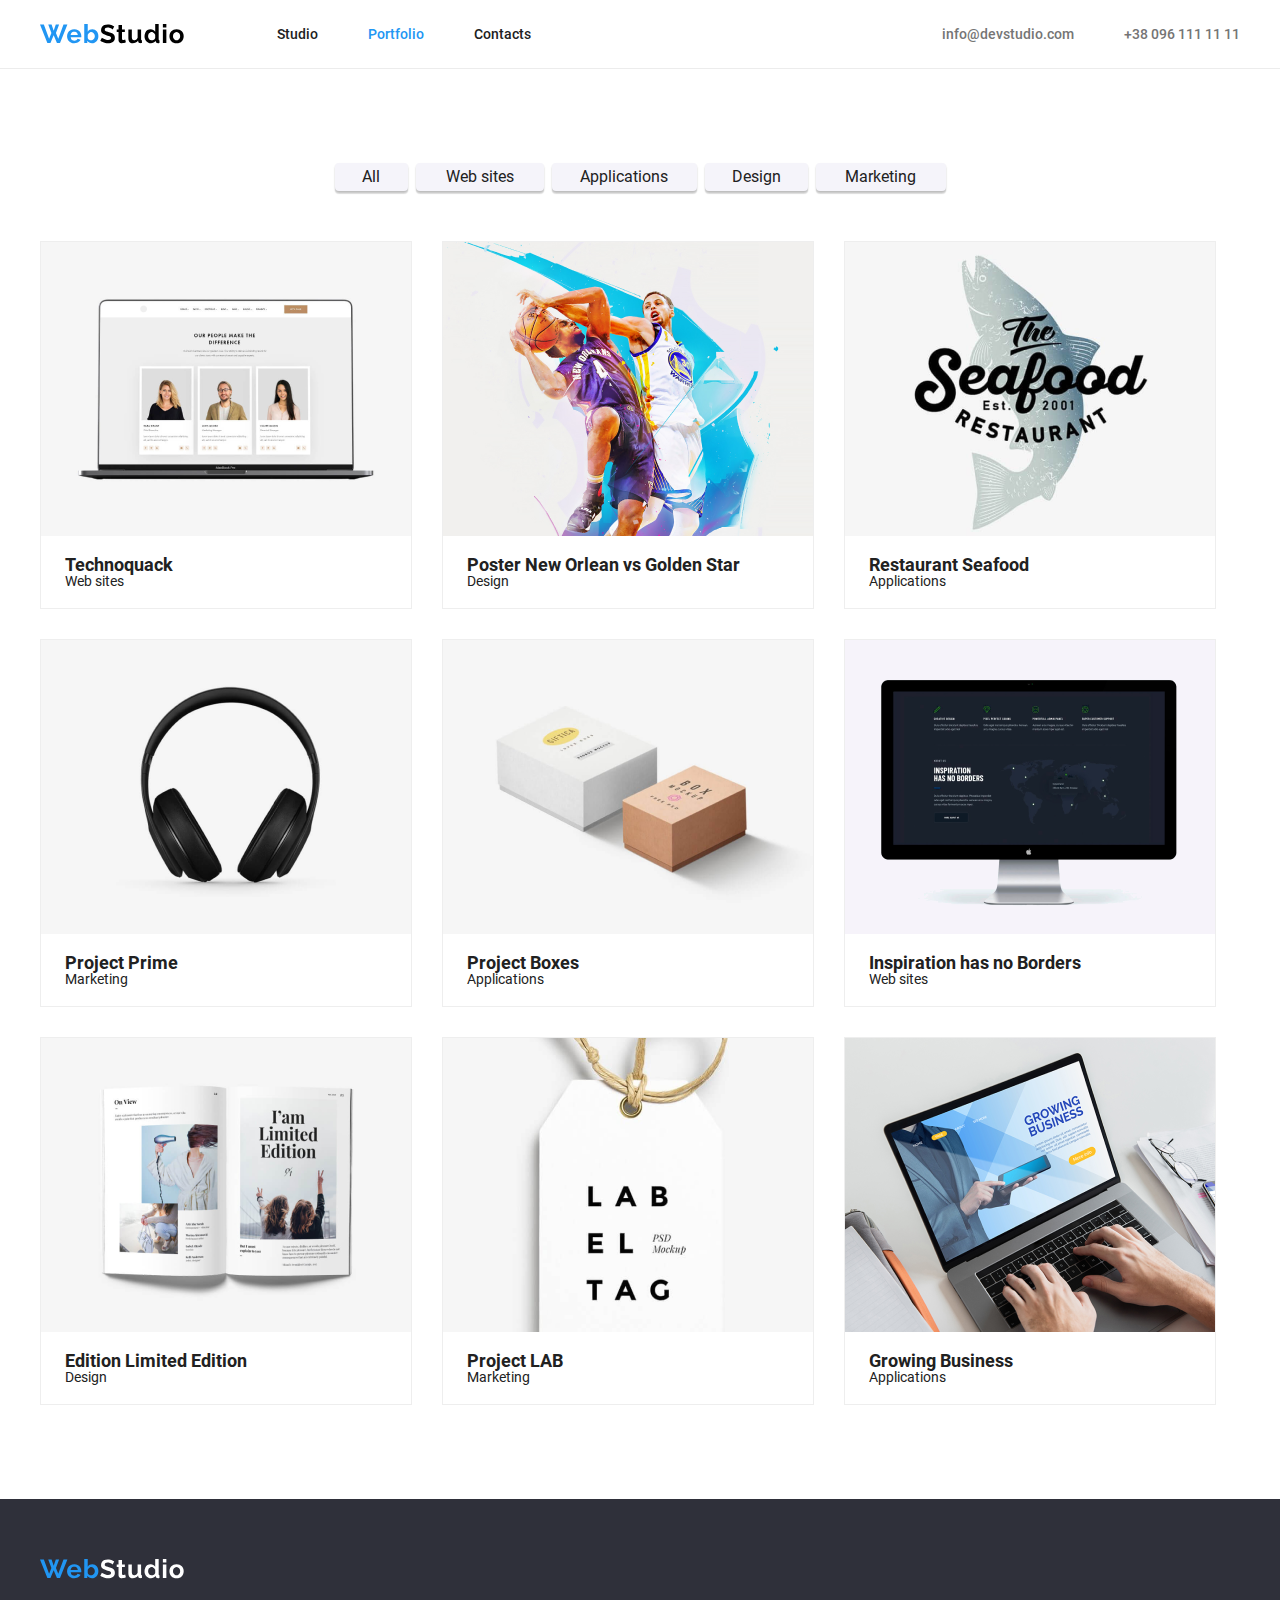
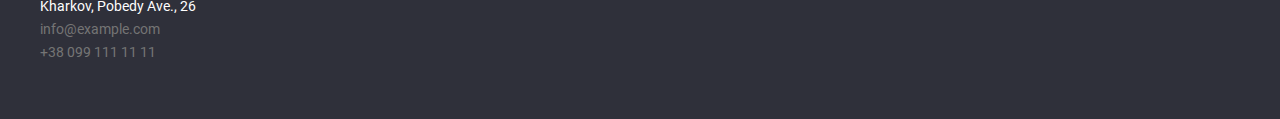
==== portfolio.html @ 5b9994b2 "first commit" ====
<!DOCTYPE html>
<html lang="en">

<head>
	<meta charset="UTF-8">
	<link rel="stylesheet" href="css/styles.css">
	<title>Portfolio</title>
</head>

<body>
	<header class="header">
		<div class="container header-container">
			<a class="header-logo" href="#">
				<img src="img/webstudio-dark.svg" alt="webstudio" width="144" height="20">
			</a>
			<ul class="header-menu">
				<li class="header-menu-item">
					<a href="index.html">Studio</a>
				</li>
				<li class="header-menu-item">
					<a class="active" href="#">Portfolio</a>
				</li>
				<li class="header-menu-item">
					<a href="#footer">Contacts</a>
				</li>
			</ul>

			<ul class="header-menu-right">
				<li class="header-menu-right-item">
					<a href="mailto:info@devstudio.com">info@devstudio.com</a>
				</li>
				<li class="header-menu-right-item">
					<a href="tel:+380961111111">+38 096 111 11 11</a>
				</li>
			</ul>
		</div>
	</header>

	<main>
		<section class="menu-portfolio">
			<ul class="container menu-portfolio-li">
				<li style="width: 73px">
					<a href="#">All</a>
				</li>
				<li style="width: 128px;">
					<a href="#">Web sites</a>
				</li>
				<li style="width: 145px;">
					<a href="#">Applications</a>
				</li>
				<li style="width: 103px;">
					<a href="#">Design</a>
				</li>
				<li style="width: 130px;">
					<a href="#">Marketing</a>
				</li>
			</ul>
		</section>
		<section class="container">
		<div class="pfp">
			<div>
				<img src="img/pf-1.png" alt="image" width="370px" height="294px">
				<h2>Technoquack</h2>
				<p>Web sites</p>
			</div>
			<div>
				<img src="img/pf-2.png" alt="image" width="370px" height="294px">
				<h2>Poster New Orlean vs Golden Star</h2>
				<p>Design</p>
			</div>
			<div>
				<img src="img/pf-3.png" alt="image" width="370px" height="294px">
				<h2>Restaurant Seafood</h2>
				<p>Applications</p>
			</div>
			<div>
				<img src="img/pf-4.png" alt="image" width="370px" height="294px">
				<h2>Project Prime</h2>
				<p>Marketing</p>
			</div>
			<div>
				<img src="img/pf-5.png" alt="image" width="370px" height="294px">
				<h2>Project Boxes</h2>
				<p>Applications</p>
			</div>
			<div>
				<img src="img/pf-6.png" alt="image" width="370px" height="294px">
				<h2>Inspiration has no Borders</h2>
				<p>Web sites</p>
			</div>
			<div>
				<img src="img/pf-7.png" alt="image" width="370px" height="294px">
				<h2>Edition Limited Edition</h2>
				<p>Design</p>
			</div>
			<div>
				<img src="img/pf-8.png" alt="image" width="370px" height="294px">
				<h2>Project LAB</h2>
				<p>Marketing</p>
			</div>
			<div>
				<img src="img/pf-9.png" alt="image" width="370px" height="294px">
				<h2>Growing Business</h2>
				<p>Applications</p>
			</div>
		</div>
		</section>
	</main>

	<footer class="footer" id="footer">
		<div class="container">
			<a class="footer-logo" href="#">
				<img src="img/webstudio-white.svg" alt="webstudio" width="144" height="20">
			</a>
			<nav class="footer-menu">
				<p class="footer-menu-desc">Kharkov, Pobedy Ave., 26</p>
				<a class="footer-menu-item" href="mailto:info@example.com">info@example.com</a>
				<a class="footer-menu-item" href="tel:+380991111111">+38 099 111 11 11</a>
			</nav>
		</div>
	</footer>
</body>

</html>
---- css/styles.css ----
@import url('reset.css');

@font-face {
	font-family: 'Roboto';
	src: url('../fonts/Roboto-Regular.woff2') format('woff2'),
		url('../fonts/Roboto-Regular.woff') format('woff');
	font-weight: 400;
	font-style: normal;
	font-display: swap;
}

@font-face {
	font-family: 'Roboto';
	src: url('../fonts/Roboto-Medium.woff2') format('woff2'),
		url('../fonts/Roboto-Medium.woff') format('woff');
	font-weight: 500;
	font-style: normal;
	font-display: swap;
}

@font-face {
	font-family: 'Roboto';
	src: url('../fonts/Roboto-Bold.woff2') format('woff2'),
		url('../fonts/Roboto-Bold.woff') format('woff');
	font-weight: 700;
	font-style: normal;
	font-display: swap;
}

@font-face {
	font-family: 'Roboto';
	src: url('../fonts/Roboto-Black.woff2') format('woff2'),
		url('../fonts/Roboto-Black.woff') format('woff');
	font-weight: 900;
	font-style: normal;
	font-display: swap;
}

body {
	font-family: "Roboto";
	color: #212121;
	font-weight: 400;
	font-size: 14px;
}

.container {
	max-width: 1200px;
	padding: 0 15px;
	margin: 0 auto;
}

/* HEADER */
.header {
	padding: 24px 0;
	font-weight: 500;
	border-bottom: 1px solid #ECECEC;
}

.header-container {
	display: flex;
	align-items: center;
	justify-content: space-between;
}

.header-logo {
	margin-right: 93px;
}

.header-menu {
	display: flex;
	gap: 50px;
}

/*.header-menu-item {}*/

.header-menu-item a {
	color: inherit;
	text-decoration: none;
}

.header-menu-item a.active {
	color: #2196F3;
}

.header-menu-item:hover a {
	color: #2196F3;
}

.header-menu-right {
	display: flex;
	gap: 50px;
	margin-left: auto;
}

/*.header-menu-right-item {}*/

.header-menu-right-item a {
	color: #757575;
	text-decoration: none;
}

.header-menu-right-item:hover a {
	color: #2196F3;
}

/* HERO */

.hero {
	height: 600px;
	background: #2F303A;
	display: flex;
	align-items: center;
	text-align: center;
}

.hero-title {
	font-size: 44px;
	text-transform: uppercase;
	font-weight: 900;
	max-width: 700px;
	margin: 0 auto;
	color: #fff;
	margin-bottom: 30px;
	letter-spacing: 5px;
}

.hero-butoon {
	background: #2196F3;
	color: #fff;
	text-decoration: none;
	cursor: pointer;
	font-weight: 700;
	font-size: 16px;
	padding: 16px 46px 15px;
	border-radius: 4px;
	letter-spacing: 0.96px;
	display: inline-block;
}

.hero-butoon:hover {
	background: #1385e2;
}

/* ABOUT */
.about {
	padding: 94px 0 0;
}

.about-cards {
	display: flex;
	gap: 30px;
}

.about-card {
	flex: 1 1 25%;
}

.about-title {
	margin: 0 0 10px;
	text-transform: uppercase;
	font-weight: 700;
}

.about-desc {
	color: #757575;
	text-align: justify;
}

/* DO */

.do {
	padding: 94px 0;
}

.do-title {
	font-weight: 700;
	font-size: 36px;
	margin: 0 0 50px;
	text-align: center;
}

.do-cards {
	display: flex;
	gap: 30px;
}

.do-card {
	flex: 1 1 28%;
	/* width: 33.3333%*/
	/* flex-grow: 1; */
	/* flex-shrink: 1; */
	/* flex-basis: 300px; */
	height: 294px;
}

.do-card img {
	width: 100%;
	height: 100%;
	object-fit: cover;
}

/* FOOTER */

.footer {
	padding: 60px 0;
	background: #2F303A;
	color: #fff;
}

.footer-logo {
	display: inline-block;
	margin-bottom: 20px;
}

.footer-menu {
	display: flex;
	flex-flow: column;
	gap: 9px;
}

.footer-menu-desc {
	color: #fff;
}

.footer-menu-item {
	color: #757575;
	text-decoration: none;
	align-self: flex-start;
}

.footer-menu-item:hover {
	color: #1385e2;
}
	/* PP*/
.pp-cards{
	display: flex;
	gap: 30px;
	padding-bottom: 94px;

}
.pp-title{
	font-weight: 700;
	font-size: 36px;
	margin: 0 0 50px;
	text-align: center;
}
.pp-card{
	flex: 1 1 25%;
	text-align: center;
	box-shadow: 0px 1px 3px 0px rgba(0, 0, 0, 0.12), 0px 1px 1px 0px rgba(0, 0, 0, 0.14), 0px 2px 1px 0px rgba(0, 0, 0, 0.20);
	border-radius: 4px;
	background: #fff;

}
.pp-name{
	color: #212121;
	font-weight: 500;
	font-size: 16px;
	padding: 30px 0 10px 0;
}
.pp-par{
	color: #757575;
	font-weight: 400;
	font-size: 16px;
	padding-bottom: 30px;
}
.container-bg{
	background-color: #F5F4FA;
	padding-top: 94px;
}

/* portfolio main */

.menu-portfolio-li{
	display: flex;
	align-items: center;
	justify-content: center;
	margin-top: 94px;
	margin-bottom: 50px;
	gap: 8px;
}

.menu-portfolio a{
	text-decoration: none;
	color: #212121;
	font-size: 16px;
}

.menu-portfolio li{
	background: #F5F4FA;
	padding: 6px 0;
	border-radius: 4px;
	box-shadow: 0px 3px 1px 0px rgba(0, 0, 0, 0.10), 0px 1px 2px 0px rgba(0, 0, 0, 0.08), 0px 2px 2px 0px rgba(0, 0, 0, 0.12);
	text-align: center;
}
.menu-portfolio li:hover{
	background: #2196F3;
}
.menu-portfolio li:hover a{
	color: #fff;
}
.pfp{
	display: flex;
	flex-wrap: wrap;
	gap: 30px;
	padding-bottom: 94px;
}
div.pfp>div>h2{
	font-size: 18px;
	font-weight: 700;
	padding: 20px 24px 0;
	color: #212121;
}
div.pfp p{
	font-weight: 400;
	padding: 0 24px 20px;
}
.pfp div{
	border: 1px solid #eee;
}

.container{
	box-sizing: content-box;
}
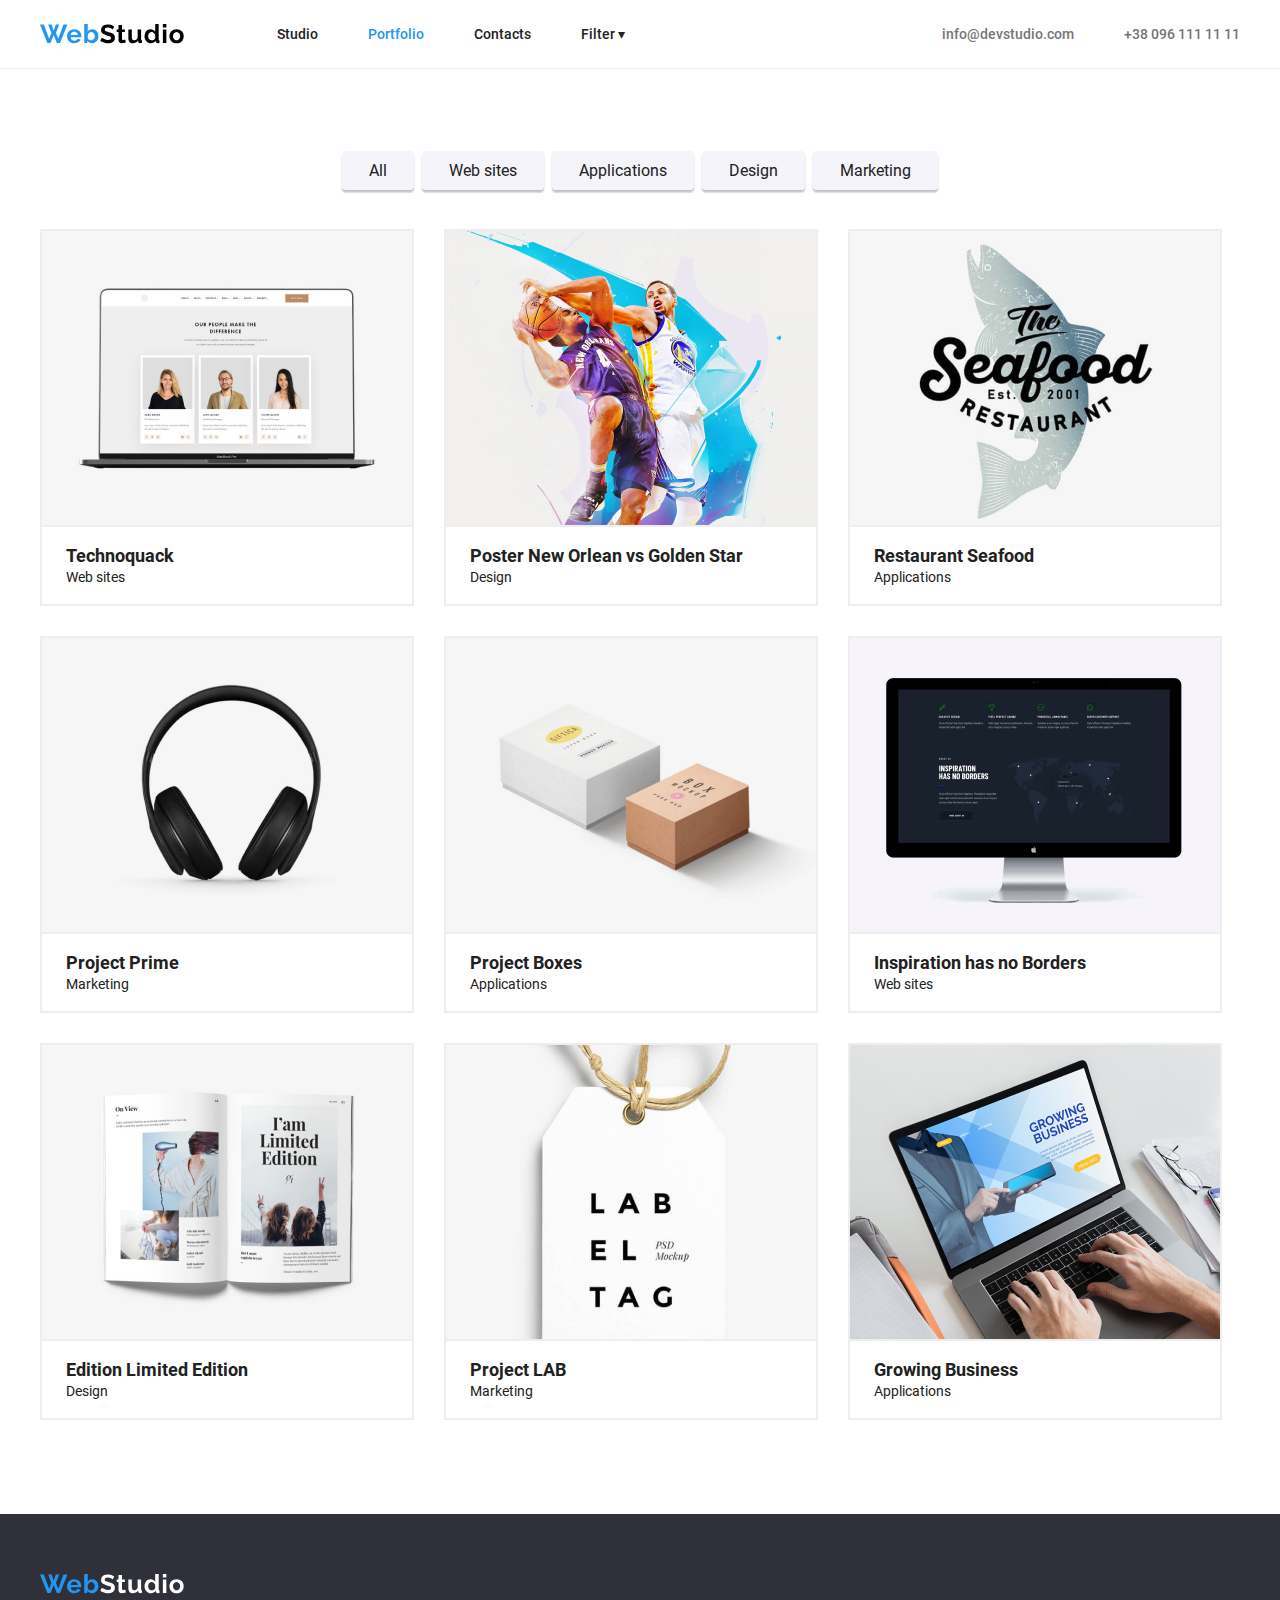
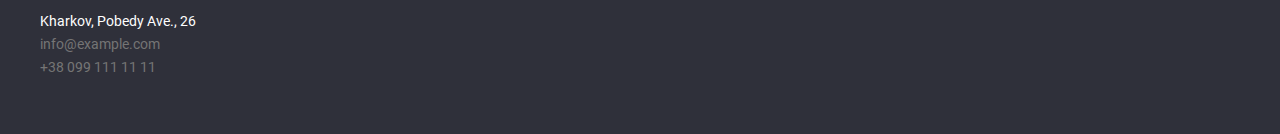
==== commit b4757f16: "first commit" ====
--- a/portfolio.html
+++ b/portfolio.html
@@ -23,6 +23,31 @@
 				<li class="header-menu-item">
 					<a href="#footer">Contacts</a>
 				</li>
+				<li class="header-menu-item">
+					<a href="#">Filter &blacktriangledown;</a>
+					<ul class="filter-first-menu">
+						<li>
+							<a href="#">Web sites</a>
+						</li>
+						<li>
+							<a href="#">Design</a>
+						</li>
+						<li>
+							<a href="#">Applications</a>
+						</li>
+						<li>
+							<a href="#">Marketing</a>
+						</li>
+						<li class="filter-left">
+							<a href="#">&blacktriangleleft;More</a>
+							<ul class="filter-second-menu">
+								<li>
+									<a href="#">All</a>
+								</li>
+							</ul>
+						</li>
+					</ul>
+				</li>
 			</ul>
 
 			<ul class="header-menu-right">
@@ -39,71 +64,145 @@
 	<main>
 		<section class="menu-portfolio">
 			<ul class="container menu-portfolio-li">
-				<li style="width: 73px">
+				<li>
 					<a href="#">All</a>
 				</li>
-				<li style="width: 128px;">
+				<li>
 					<a href="#">Web sites</a>
 				</li>
-				<li style="width: 145px;">
+				<li>
 					<a href="#">Applications</a>
 				</li>
-				<li style="width: 103px;">
+				<li>
 					<a href="#">Design</a>
 				</li>
-				<li style="width: 130px;">
+				<li>
 					<a href="#">Marketing</a>
 				</li>
 			</ul>
 		</section>
 		<section class="container">
-		<div class="pfp">
-			<div>
-				<img src="img/pf-1.png" alt="image" width="370px" height="294px">
-				<h2>Technoquack</h2>
-				<p>Web sites</p>
-			</div>
-			<div>
-				<img src="img/pf-2.png" alt="image" width="370px" height="294px">
-				<h2>Poster New Orlean vs Golden Star</h2>
-				<p>Design</p>
-			</div>
-			<div>
-				<img src="img/pf-3.png" alt="image" width="370px" height="294px">
-				<h2>Restaurant Seafood</h2>
-				<p>Applications</p>
-			</div>
-			<div>
-				<img src="img/pf-4.png" alt="image" width="370px" height="294px">
-				<h2>Project Prime</h2>
-				<p>Marketing</p>
-			</div>
-			<div>
-				<img src="img/pf-5.png" alt="image" width="370px" height="294px">
-				<h2>Project Boxes</h2>
-				<p>Applications</p>
-			</div>
-			<div>
-				<img src="img/pf-6.png" alt="image" width="370px" height="294px">
-				<h2>Inspiration has no Borders</h2>
-				<p>Web sites</p>
-			</div>
-			<div>
-				<img src="img/pf-7.png" alt="image" width="370px" height="294px">
-				<h2>Edition Limited Edition</h2>
-				<p>Design</p>
-			</div>
-			<div>
-				<img src="img/pf-8.png" alt="image" width="370px" height="294px">
-				<h2>Project LAB</h2>
-				<p>Marketing</p>
-			</div>
-			<div>
-				<img src="img/pf-9.png" alt="image" width="370px" height="294px">
-				<h2>Growing Business</h2>
-				<p>Applications</p>
-			</div>
-		</div>
+			<div class="pfp">
+				<div>
+					<div>
+						<img src="img/pf-1.png" alt="image" width="370px" height="294px">
+						<p class="pfp-title">Lorem ipsum dolor sit amet consectetur adipisicing elit. Similique magni
+							dolor minima. Eos, aut
+							laborum! Aperiam odit pariatur quae dignissimos tempora earum facilis ipsum, accusamus magni
+							adipisci perspiciatis fugit incidunt.</p>
+					</div>
+					<div>
+						<h2>Technoquack</h2>
+						<p>Web sites</p>
+					</div>
+				</div>
+				<div>
+					<div>
+						<img src="img/pf-2.png" alt="image" width="370px" height="294px">
+						<p class="pfp-title">Lorem ipsum dolor sit amet consectetur adipisicing elit. Similique magni
+							dolor minima. Eos, aut
+							laborum! Aperiam odit pariatur quae dignissimos tempora earum facilis ipsum, accusamus magni
+							adipisci perspiciatis fugit incidunt.</p>
+					</div>
+					<div>
+						<h2>Poster New Orlean vs Golden Star</h2>
+						<p>Design</p>
+					</div>
+				</div>
+				<div>
+					<div>
+						<img src="img/pf-3.png" alt="image" width="370px" height="294px">
+						<p class="pfp-title">Lorem ipsum dolor sit amet consectetur adipisicing elit. Similique magni
+							dolor minima. Eos, aut
+							laborum! Aperiam odit pariatur quae dignissimos tempora earum facilis ipsum, accusamus magni
+							adipisci perspiciatis fugit incidunt.</p>
+					</div>
+					<div>
+						<h2>Restaurant Seafood</h2>
+						<p>Applications</p>
+					</div>
+				</div>
+				<div>
+					<div>
+						<img src="img/pf-4.png" alt="image" width="370px" height="294px">
+						<p class="pfp-title">Lorem ipsum dolor sit amet consectetur adipisicing elit. Similique magni
+							dolor minima. Eos, aut
+							laborum! Aperiam odit pariatur quae dignissimos tempora earum facilis ipsum, accusamus magni
+							adipisci perspiciatis fugit incidunt.</p>
+					</div>
+					<div>
+						<h2>Project Prime</h2>
+						<p>Marketing</p>
+					</div>
+				</div>
+				<div>
+					<div>
+						<img src="img/pf-5.png" alt="image" width="370px" height="294px">
+						<p class="pfp-title">Lorem ipsum dolor sit amet consectetur adipisicing elit. Similique magni
+							dolor minima. Eos, aut
+							laborum! Aperiam odit pariatur quae dignissimos tempora earum facilis ipsum, accusamus magni
+							adipisci perspiciatis fugit incidunt.</p>
+					</div>
+					<div>
+						<h2>Project Boxes</h2>
+						<p>Applications</p>
+					</div>
+				</div>
+				<div>
+					<div>
+						<img src="img/pf-6.png" alt="image" width="370px" height="294px">
+						<p class="pfp-title">Lorem ipsum dolor sit amet consectetur adipisicing elit. Similique magni
+							dolor minima. Eos, aut
+							laborum! Aperiam odit pariatur quae dignissimos tempora earum facilis ipsum, accusamus magni
+							adipisci perspiciatis fugit incidunt.</p>
+					</div>
+					<div>
+						<h2>Inspiration has no Borders</h2>
+						<p>Web sites</p>
+					</div>
+				</div>
+				<div>
+					<div>
+						<img src="img/pf-7.png" alt="image" width="370px" height="294px">
+						<p class="pfp-title">Lorem ipsum dolor sit amet consectetur adipisicing elit. Similique magni
+							dolor minima. Eos, aut
+							laborum! Aperiam odit pariatur quae dignissimos tempora earum facilis ipsum, accusamus magni
+							adipisci perspiciatis fugit incidunt.</p>
+					</div>
+						<div>
+							<h2>Edition Limited Edition</h2>
+							<p>Design</p>
+						</div>
+					</div>
+					<div>
+						<div>
+							<img src="img/pf-8.png" alt="image" width="370px" height="294px">
+							<p class="pfp-title">Lorem ipsum dolor sit amet consectetur adipisicing elit. Similique
+								magni dolor minima. Eos, aut
+								laborum! Aperiam odit pariatur quae dignissimos tempora earum facilis ipsum, accusamus
+								magni
+								adipisci perspiciatis fugit incidunt.</p>
+						</div>
+						<div>
+							<h2>Project LAB</h2>
+							<p>Marketing</p>
+						</div>
+					</div>
+					<div>
+						<div>
+							<img src="img/pf-9.png" alt="image" width="370px" height="294px">
+							<p class="pfp-title">Lorem ipsum dolor sit amet consectetur adipisicing elit. Similique
+								magni dolor minima. Eos, aut
+								laborum! Aperiam odit pariatur quae dignissimos tempora earum facilis ipsum, accusamus
+								magni
+								adipisci perspiciatis fugit incidunt.</p>
+						</div>
+						<div>
+							<h2>Growing Business</h2>
+							<p>Applications</p>
+						</div>
+					</div>
+				</div>
 		</section>
 	</main>
 
--- a/css/styles.css
+++ b/css/styles.css
@@ -191,12 +191,31 @@
 	/* flex-shrink: 1; */
 	/* flex-basis: 300px; */
 	height: 294px;
+	position: relative;
 }
 
 .do-card img {
 	width: 100%;
 	height: 100%;
 	object-fit: cover;
+}
+
+.do-card-title{
+	position: absolute;
+	bottom: 0;
+	left: 0;
+	right: 0;
+	font-weight: 700;
+	font-size: 14px;
+	height: 70px;
+	text-transform: uppercase;
+	color: #fff;
+	display: flex;
+	align-items: center;
+	justify-content: center;
+	background: rgba(47, 48, 58, .8);
+	overflow: hidden;
+	padding: 10px;
 }
 
 /* FOOTER */
@@ -268,6 +287,11 @@
 	background-color: #F5F4FA;
 	padding-top: 94px;
 }
+.pp-cards img {
+	width: 100%;
+	height: 290px;
+	object-fit: cover;
+}
 
 /* portfolio main */
 
@@ -284,16 +308,14 @@
 	text-decoration: none;
 	color: #212121;
 	font-size: 16px;
-}
-
-.menu-portfolio li{
 	background: #F5F4FA;
-	padding: 6px 0;
+	padding: 10px 27px;
 	border-radius: 4px;
 	box-shadow: 0px 3px 1px 0px rgba(0, 0, 0, 0.10), 0px 1px 2px 0px rgba(0, 0, 0, 0.08), 0px 2px 2px 0px rgba(0, 0, 0, 0.12);
 	text-align: center;
 }
-.menu-portfolio li:hover{
+
+.menu-portfolio a:hover{
 	background: #2196F3;
 }
 .menu-portfolio li:hover a{
@@ -305,20 +327,88 @@
 	gap: 30px;
 	padding-bottom: 94px;
 }
-div.pfp>div>h2{
+div.pfp h2{
 	font-size: 18px;
 	font-weight: 700;
-	padding: 20px 24px 0;
 	color: #212121;
+	margin-bottom: 5px;
 }
 div.pfp p{
 	font-weight: 400;
-	padding: 0 24px 20px;
-}
-.pfp div{
+}
+.pfp>div>div+div{
+	padding: 20px 24px;
+}
+div.pfp div{
 	border: 1px solid #eee;
+	position: relative;
 }
 
 .container{
 	box-sizing: content-box;
-}+}
+.pfp-title{
+	position: absolute;
+	inset: 0;
+	display: flex;
+	align-items: center;
+	justify-content: center;
+	text-align: justify;
+	background: rgba(2, 2, 113, 0.707);
+	color: #fff;
+	opacity: 0;
+	padding: 10px;
+}
+/*.pfp-title:hover{
+	opacity: 1;
+}*/
+.pfp div:hover .pfp-title {
+	opacity: 1;
+}
+.header-menu-item{
+	position: relative;
+}
+
+.filter-first-menu {
+	position: absolute;
+	top: 100%;
+	left: -5px;
+	padding-top: 24px;
+	background: white;
+	display: none;
+}
+.header-menu-item:hover .filter-first-menu{
+	display: block;
+	color: #000000;
+}
+.filter-first-menu li a{
+	display: block;
+	padding: 5px 5px;
+	border-bottom: 1px solid black;
+	box-shadow: 0 3px 2px 0 black;
+}
+.filter-left{
+	position: relative;
+}
+.filter-left ul li{
+	display: flex;
+	position: absolute;
+	right:100%;
+	top: 0;
+	padding: 0 3px 0 0;
+}
+.filter-second-menu{
+	display: none;
+}
+.filter-left:hover .filter-second-menu{
+	display: block;
+}
+.filter-first-menu li a:hover {
+	color: white;
+	background: #000000;
+	border-radius: 4px;
+}
+.filter-second-menu li{
+	background: white;
+}
+
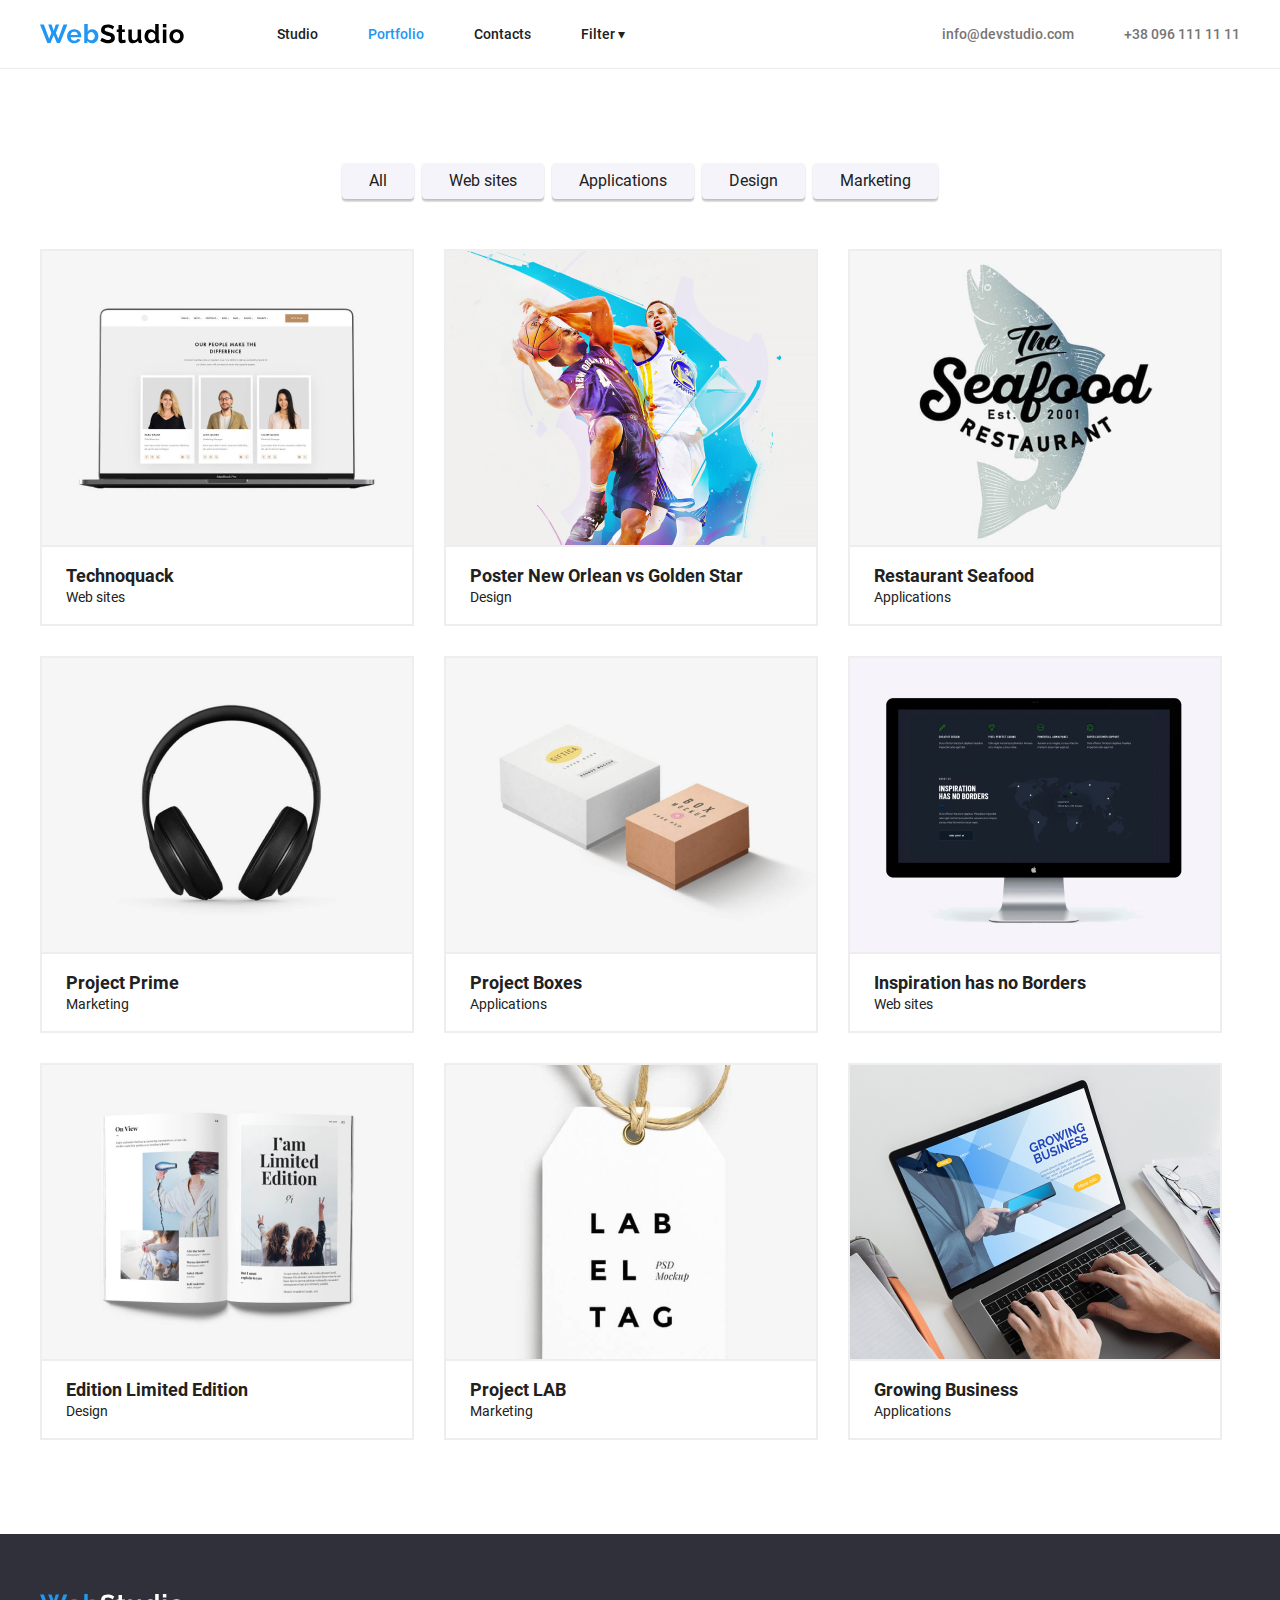
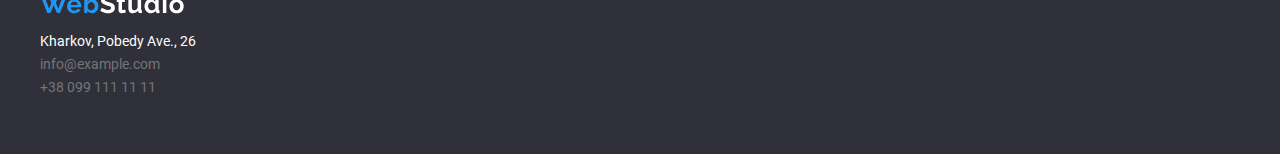
==== commit 859890a0: "first commit" ====
--- a/portfolio.html
+++ b/portfolio.html
@@ -3,6 +3,7 @@
 
 <head>
 	<meta charset="UTF-8">
+	<meta name="viewport" content="width=device-width, initial-scale=1.0">
 	<link rel="stylesheet" href="css/styles.css">
 	<title>Portfolio</title>
 </head>
@@ -10,7 +11,7 @@
 <body>
 	<header class="header">
 		<div class="container header-container">
-			<a class="header-logo" href="#">
+			<a class="header-logo" href="index.html">
 				<img src="img/webstudio-dark.svg" alt="webstudio" width="144" height="20">
 			</a>
 			<ul class="header-menu">
@@ -58,6 +59,9 @@
 					<a href="tel:+380961111111">+38 096 111 11 11</a>
 				</li>
 			</ul>
+			<div class="header-burger">
+				<span></span>
+			</div>
 		</div>
 	</header>
 
--- a/css/styles.css
+++ b/css/styles.css
@@ -107,7 +107,7 @@
 
 .hero {
 	height: 600px;
-	background: #2F303A;
+	background:linear-gradient(#0004,#0004), url(../img/headlogo.jpg) no-repeat 50%/ cover;
 	display: flex;
 	align-items: center;
 	text-align: center;
@@ -224,6 +224,7 @@
 	padding: 60px 0;
 	background: #2F303A;
 	color: #fff;
+	position: relative;
 }
 
 .footer-logo {
@@ -313,6 +314,7 @@
 	border-radius: 4px;
 	box-shadow: 0px 3px 1px 0px rgba(0, 0, 0, 0.10), 0px 1px 2px 0px rgba(0, 0, 0, 0.08), 0px 2px 2px 0px rgba(0, 0, 0, 0.12);
 	text-align: center;
+	display: inline-block;
 }
 
 .menu-portfolio a:hover{
@@ -392,13 +394,13 @@
 }
 .filter-left ul li{
 	display: flex;
+	padding: 0 3px 0 0;
+}
+.filter-second-menu{
+	display: none;
 	position: absolute;
 	right:100%;
 	top: 0;
-	padding: 0 3px 0 0;
-}
-.filter-second-menu{
-	display: none;
 }
 .filter-left:hover .filter-second-menu{
 	display: block;
@@ -412,3 +414,222 @@
 	background: white;
 }
 
+.img-card-antenna::before{
+	content: '';
+	background:url(../img/antenna\ 1.svg) no-repeat 50% #F5F4FA;
+	display: block;
+	height: 120px;
+	margin-bottom: 30px;
+	border-radius: 4px;
+}
+.img-card-clock::before{
+	content: '';
+	background:url(../img/clock\ 1.svg) no-repeat 50% #F5F4FA;
+	display: block;
+	height: 120px;
+	margin-bottom: 30px;
+	border-radius: 4px;
+}
+.img-card-diagram::before{
+	content: '';
+	background:url(../img/diagram\ 1.svg) no-repeat 50% #F5F4FA;
+	display: block;
+	height: 120px;
+	margin-bottom: 30px;
+	border-radius: 4px;
+}
+.img-card-astronaut::before{
+	content: '';
+	background:url(../img/astronaut\ 1.svg) no-repeat 50% #F5F4FA;
+	display: block;
+	height: 120px;
+	margin-bottom: 30px;
+	border-radius: 4px;
+}
+.list{
+	display: flex;
+	gap: 10px;
+	justify-content: center;
+}
+.list a{
+	line-height: 10px;
+	width: 40px;
+	height: 40px;
+	display: flex;
+	justify-content: center;
+	align-items: center;
+	border-radius: 50%;
+	transition: all 1s linear;
+}
+.list svg{
+	width: 20px;
+	height: 20px;
+	fill: #AFB1B8;
+	transition: all 0.3s linear;
+}
+
+.list a:hover{
+	background: blue;
+}
+.list a:hover svg{
+	fill: white;
+}
+.title-regular{
+	text-align: center;
+	padding-top: 94px;
+	font-size: 36px;
+	font-weight: 700;
+}
+.list-regular{
+	display: flex;
+	gap: 30px;
+	padding: 66px 0 110px;
+}
+.list-regular a svg{
+	width: 106px;
+	height: 60px;
+	fill: #AFB1B8;
+}
+.list-regular li a{ 
+	padding: 16px 32px;
+	border: 1px solid #AFB1B8;
+	display: block;
+	border-radius: 4px;
+}
+.list-regular a:hover svg{
+	fill: #2196F3;
+	transition: all .5s linear;
+}
+.list-regular a:hover{
+	border:1px solid #2196F3;
+	transition: all .5s linear;
+}
+.footer-list{
+	position: absolute;
+	top: 72px;
+	left: 516px;
+}
+.footer-list svg{
+	width: 20px;
+	height: 20px;
+	fill: #fff;
+}
+.footer-list h3{
+	font-weight: 700;
+	font-size: 14px;
+	text-transform: uppercase;
+	margin-bottom: 20px;
+}
+.footer-list a{
+	display: block;
+	width: 44px;
+	height: 44px;
+	text-align: center;
+	align-content: center;
+	background: #FFFFFF1A;
+	border-radius: 50%;
+}
+.footer-list ul{
+	display: flex;
+	gap: 10px;
+}
+.footer-list a:hover{
+background: #2196F3;
+transition: all .5s ease-in;
+}
+.svg-list{
+	position: absolute;
+	z-index: -1;
+	width: 0;
+	height: 0;
+}
+
+@media (max-width: 480px) {
+	.header-logo img{
+		width: 134px;
+		height: 28px;
+	}
+	.header-menu,
+	.header-menu-right{
+		display: none;
+	}
+	.header-burger{
+		display: block;
+		position: relative;
+		width: 24px;
+		height: 16px;
+		cursor: pointer;
+	}
+	.header-burger::before,
+	.header-burger::after,
+	span{
+		content: '';
+		position: absolute;
+		top: 0;
+		left: 0;
+		height: 3px;
+		width: 100%;
+		background: #000;
+	}
+	.header-burger span{
+		top: 50%;
+		transform: translateY(-50%);
+	}
+	.header-burger::after{
+		top: auto;
+		bottom: 0;
+	}
+	.menu-portfolio-li{
+		display: flex;
+		flex-wrap: wrap;
+		justify-content: left;
+	}
+	.pfp div{
+		width: 100%;
+	}
+	.pfp img{
+		object-fit: cover;
+		width: 100%;
+	}
+	.footer {
+		display: flex;
+	}
+	.footer div{
+		text-align: center;
+	}
+	.footer-menu a{
+		align-self: center;
+	}
+	.regular-customers{
+		display: none;
+	}
+	.do{
+		display: none;
+	}
+	.about-cards{
+		display: block;
+		flex-wrap: wrap;
+		width: 100%;
+		flex: 1 1 100%;
+	}
+	.head-logo{
+		width: 100%;
+	}
+	.pp-cards{
+		display: block;
+		flex-wrap: wrap;
+		width: 100%;
+	}
+	.pp-cards img{
+		height: 460px;
+	}
+	.footer-list{
+		display: none;
+	}
+	.about-cards div{
+		margin-bottom: 30px;
+	}
+	.pp-cards div{
+		margin-bottom: 30px;
+	}
+}